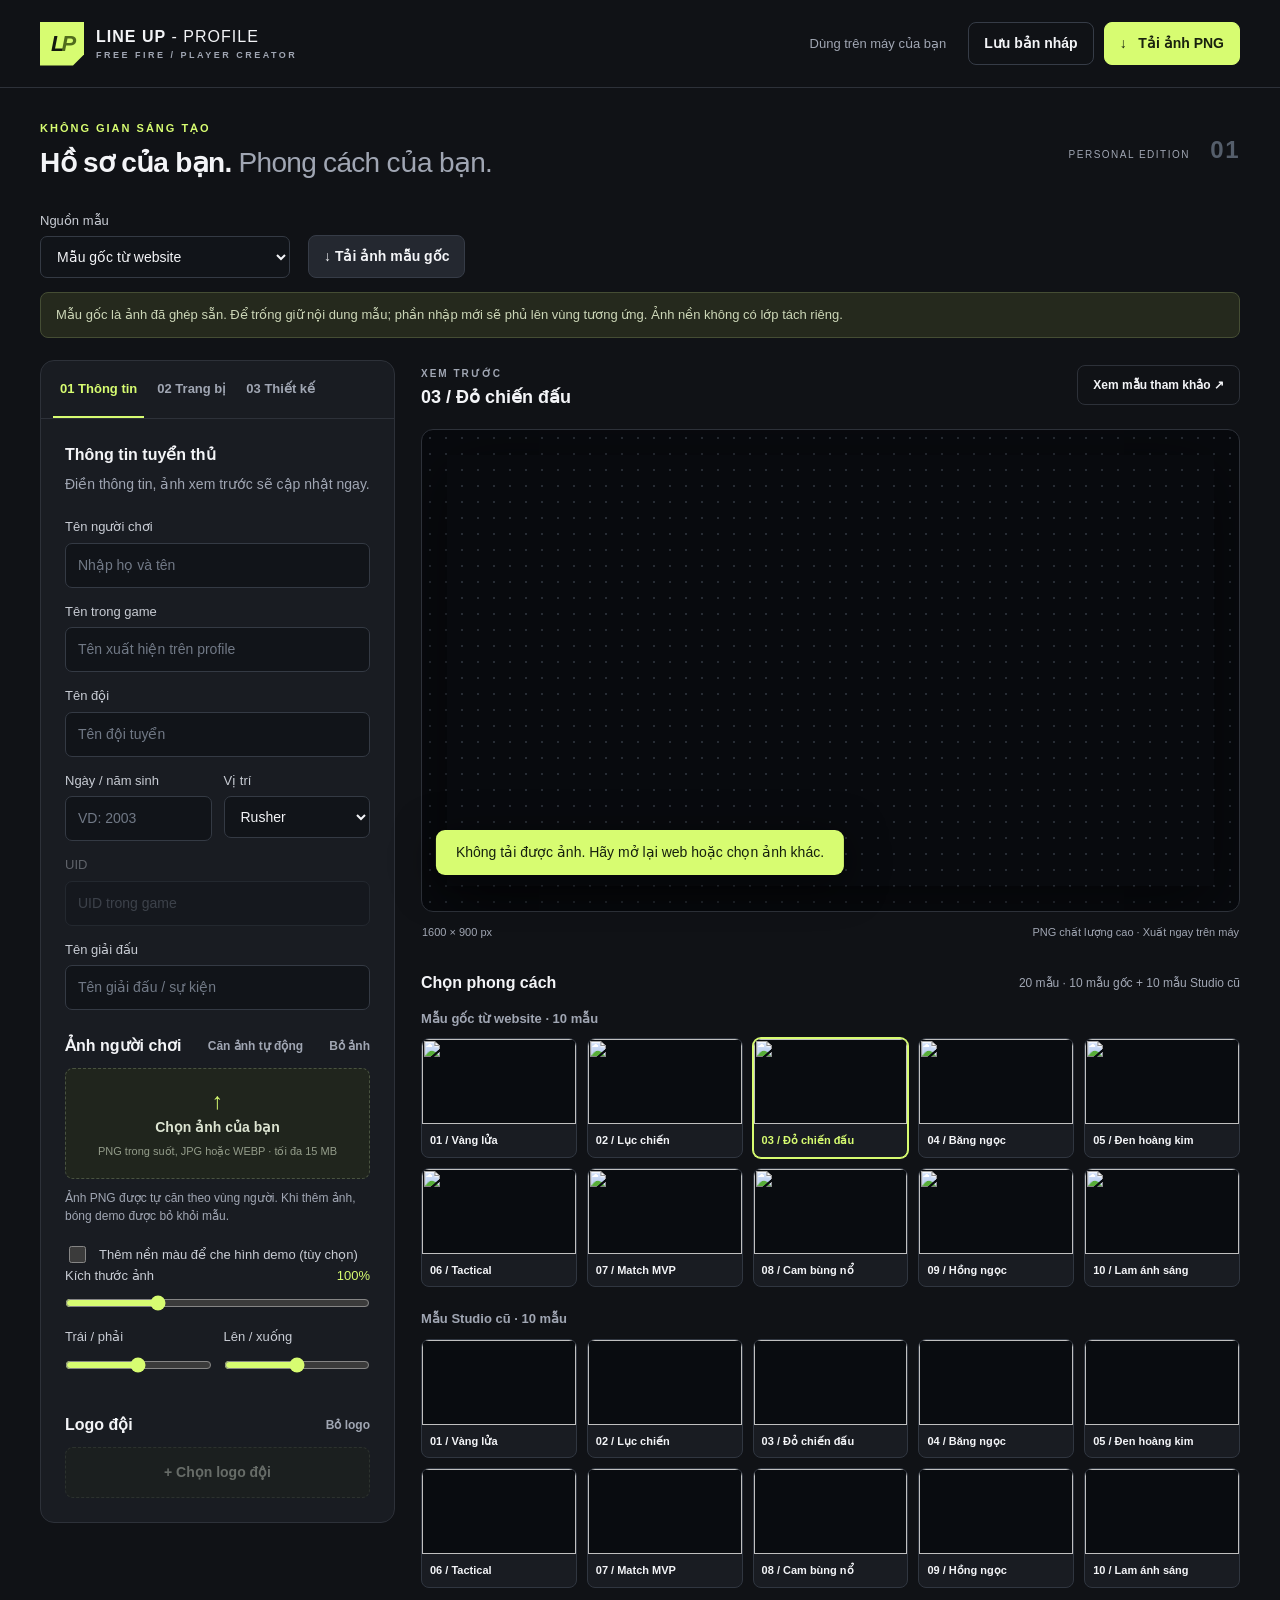
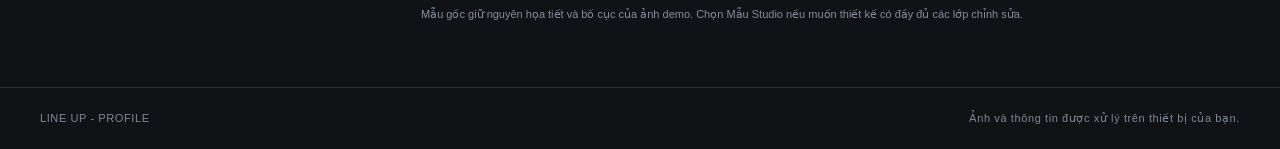
==== line-up-profile/index.html @ 8ef05f90 "Thêm Line Up Profile không có bảng điểm" ====
<!doctype html>
<html lang="vi"><head><meta charset="utf-8"><meta name="viewport" content="width=device-width,initial-scale=1"><title>LINE UP - PROFILE</title><link rel="stylesheet" href="style.css"></head>
<body>
<header><a class="brand" href="#"><span class="brandmark">L<span>P</span></span><span>LINE UP<span class="thin"> - PROFILE</span><small>FREE FIRE / PLAYER CREATOR</small></span></a><div class="header-right"><span class="local-tag">Dùng trên máy của bạn</span><button id="save" class="quiet">Lưu bản nháp</button><button id="export" class="primary">↓ &nbsp; Tải ảnh PNG</button></div></header>
<main><section class="page-title"><div><p class="eyebrow">KHÔNG GIAN SÁNG TẠO</p><h1>Hồ sơ của bạn. <span>Phong cách của bạn.</span></h1></div><span class="edition">PERSONAL EDITION <b>01</b></span></section>
<div class="mode-bar"><label>Nguồn mẫu<select id="profile-mode"><option value="original">Mẫu gốc từ website</option><option value="studio">Mẫu Studio</option></select></label><button id="download-original">↓ Tải ảnh mẫu gốc</button></div><p id="native-note" class="native-note">Mẫu gốc là ảnh đã ghép sẵn. Để trống giữ nội dung mẫu; phần nhập mới sẽ phủ lên vùng tương ứng. Ảnh nền không có lớp tách riêng.</p><div class="workspace"><aside class="editor"><nav class="tabs" aria-label="Chỉnh sửa hồ sơ"><button data-tab="info" class="active">01 Thông tin</button><button data-tab="loadout">02 Trang bị</button><button data-tab="design">03 Thiết kế</button></nav>
<div id="info" class="tab-panel"><h2>Thông tin tuyển thủ</h2><p class="muted">Điền thông tin, ảnh xem trước sẽ cập nhật ngay.</p><div class="fields"><label>Tên người chơi<input id="player" maxlength="60" placeholder="Nhập họ và tên"></label><label>Tên trong game<input id="game" maxlength="40" placeholder="Tên xuất hiện trên profile"></label><label>Tên đội<input id="team" maxlength="45" placeholder="Tên đội tuyển"></label><div class="pair"><label>Ngày / năm sinh<input id="birth" maxlength="24" placeholder="VD: 2003"></label><label>Vị trí<select id="position"><option>Rusher</option><option>Tanker</option><option>Sniper</option><option>Bomber</option><option>Support</option><option>Rifler</option><option>Coach</option></select></label></div><label>UID<input id="uid" maxlength="24" inputmode="numeric" placeholder="UID trong game"></label><label>Tên giải đấu<input id="tournament" maxlength="60" placeholder="Tên giải đấu / sự kiện"></label></div>
<div class="section-line"><h2>Ảnh người chơi</h2><button class="text-button" id="center-photo">Căn ảnh tự động</button><button class="text-button" id="remove-photo">Bỏ ảnh</button></div><label class="upload"><input id="photo" type="file" accept="image/png,image/jpeg,image/webp"><span class="upload-icon">↑</span><strong>Chọn ảnh của bạn</strong><small>PNG trong suốt, JPG hoặc WEBP · tối đa 15 MB</small></label><p class="muted small">Ảnh PNG được tự căn theo vùng người. Khi thêm ảnh, bóng demo được bỏ khỏi mẫu.</p><label class="check" id="native-matte-row"><input type="checkbox" id="nativeMatte"> Thêm nền màu để che hình demo (tùy chọn)</label><label class="range-label">Kích thước ảnh <output id="zoom-value">100%</output><input id="zoom" type="range" min="50" max="220" value="100"></label><div class="pair"><label>Trái / phải<input id="photoX" type="range" min="-250" max="250" value="0"></label><label>Lên / xuống<input id="photoY" type="range" min="-250" max="250" value="0"></label></div><div class="section-line"><h2>Logo đội</h2><button class="text-button" id="remove-logo">Bỏ logo</button></div><label class="upload compact"><input id="logo" type="file" accept="image/png,image/jpeg,image/webp"><strong>+ Chọn logo đội</strong></label></div>
<div id="loadout" class="tab-panel" hidden><h2>Combo kỹ năng</h2><p class="muted">Chọn tối đa 4 nhân vật trong thư viện.</p><div id="character-controls" class="asset-controls"></div><h2 class="spaced">Vũ khí yêu thích</h2><div id="weapon-controls" class="asset-controls"></div><h2 class="spaced">Trợ thủ</h2><div id="pet-control" class="asset-controls"></div></div>
<div id="design" class="tab-panel" hidden><h2>Tùy chỉnh thiết kế</h2><div class="fields"><label>Màu nhấn<input id="accent" type="color" value="#ffb629"></label><label>Tiêu đề trên ảnh<input id="headline" maxlength="40" value="PLAYER PROFILE"></label><label>Kích thước xuất<select id="resolution"><option value="1">Kích thước gốc (1×)</option><option value="2">Gấp đôi kích thước (2×)</option></select></label><label class="check"><input id="showCharacters" type="checkbox" checked> Hiện combo nhân vật</label><label class="check"><input id="showWeapons" type="checkbox" checked> Hiện vũ khí</label><label class="check"><input id="showPet" type="checkbox" checked> Hiện trợ thủ</label></div><h2 class="spaced">Lưu và mở hồ sơ</h2><p class="muted">Lưu thành tệp để chuyển máy hoặc chỉnh sửa sau.</p><div class="pair"><button id="backup">Xuất hồ sơ</button><button id="restore">Mở hồ sơ</button></div><button id="save-draft" style="margin-top:12px;width:100%">Lưu bản nháp trên máy</button><input id="import-file" type="file" accept="application/json,.json" hidden><p id="saved-state" class="muted small">Chưa lưu bản nháp.</p></div>
</aside><section class="stage"><div class="stage-heading"><div><span class="eyebrow">XEM TRƯỚC</span><h2 id="template-name">03 / Đỏ chiến đấu</h2></div><button id="view-reference" class="quiet">Xem mẫu tham khảo ↗</button></div><div class="canvas-wrap"><canvas id="preview" width="1600" height="900" aria-label="Ảnh hồ sơ tuyển thủ xem trước"></canvas></div><div class="preview-meta"><span id="dimensions">1600 × 900 px</span><span>PNG chất lượng cao · Xuất ngay trên máy</span></div><div class="template-heading"><h2>Chọn phong cách</h2><span id="gallery-note">20 mẫu · 10 mẫu gốc + 10 mẫu Studio cũ</span></div><div id="templates" class="template-library"></div><div class="note">Mẫu gốc giữ nguyên họa tiết và bố cục của ảnh demo. Chọn Mẫu Studio nếu muốn thiết kế có đầy đủ các lớp chỉnh sửa.</div></section></div>
</main><footer>LINE UP - PROFILE <span>Ảnh và thông tin được xử lý trên thiết bị của bạn.</span></footer>
<dialog id="picker"><div class="dialog-heading"><div><p class="eyebrow">THƯ VIỆN FREE FIRE</p><h2 id="picker-title">Chọn nhân vật</h2></div><button class="close" aria-label="Đóng thư viện">×</button></div><input id="asset-search" type="search" placeholder="Tìm theo tên…" aria-label="Tìm tài nguyên"><div id="asset-grid"></div><p id="empty-search" hidden>Không tìm thấy. Hãy thử tên khác.</p></dialog>
<dialog id="reference"><div class="dialog-heading"><h2>Ảnh mẫu tham khảo</h2><button class="close" aria-label="Đóng ảnh mẫu">×</button></div><img id="reference-img" alt="Ảnh demo mẫu gốc"><p class="muted">Ảnh demo gốc của vmnghia.id.vn đã ghép sẵn. Bạn có thể tải nguyên ảnh bằng nút Tải ảnh mẫu gốc.</p></dialog>
<div id="toast" role="status" aria-live="polite"></div><script src="catalog.js"></script><script src="originals.js"></script><script src="app.js"></script></body></html>
---- line-up-profile/style.css ----
:root{color-scheme:dark;--bg:#101216;--surface:#191c22;--line:#2d3139;--muted:#a0a6b3;--lime:#d7fc71;--text:#f3f4f7}*{box-sizing:border-box}body{margin:0;background:var(--bg);color:var(--text);font:16px/1.5 'Segoe UI',Arial,sans-serif}button,input,select{font:inherit}button{cursor:pointer;color:inherit;background:#242830;border:1px solid #363c47;border-radius:8px;padding:10px 15px;font-weight:600;font-size:14px;transition:background .15s,border-color .15s}button:hover{background:#343b47;border-color:#78828f}button:focus-visible,input:focus-visible,select:focus-visible{outline:2px solid var(--lime);outline-offset:3px}button:disabled{opacity:.5;cursor:wait}header{height:88px;display:flex;justify-content:space-between;align-items:center;padding:0 40px;border-bottom:1px solid var(--line);gap:20px}.brand{display:flex;align-items:center;gap:12px;color:var(--text);text-decoration:none;font-weight:800;letter-spacing:1px}.brandmark{background:var(--lime);color:#141810;width:44px;height:44px;display:grid;place-content:center;position:relative;font-size:22px;font-style:italic;letter-spacing:-3px;display:block;text-align:center;line-height:44px;clip-path:polygon(0 0,100% 0,100% 75%,75% 100%,0 100%)}.brandmark span{color:#506b1d}.brand small{display:block;color:var(--muted);font-size:9px;letter-spacing:2.5px}.thin{font-weight:400}.header-right{display:flex;gap:10px;align-items:center}.local-tag{font-size:13px;color:var(--muted);margin-right:12px}.primary{background:var(--lime);color:#19220e;border-color:var(--lime)}.primary:hover{background:#e5ffa7;border-color:#e5ffa7}.quiet{background:transparent}main{max-width:1600px;margin:auto;padding:32px 40px}.page-title{display:flex;justify-content:space-between;align-items:center;margin-bottom:30px}.eyebrow{font-size:11px;font-weight:700;letter-spacing:2px;color:var(--lime);margin:0 0 8px}h1{font-size:28px;line-height:1.3;margin:0;font-weight:700;letter-spacing:-.7px}h1 span{color:var(--muted);font-weight:400}.edition{font-size:10px;color:var(--muted);letter-spacing:1.5px}.edition b{font-size:24px;color:#555e6b;padding-left:16px}.workspace{display:grid;grid-template-columns:355px minmax(0,1fr);gap:26px;align-items:start}.editor{border:1px solid var(--line);border-radius:14px;background:var(--surface);overflow:hidden}.tabs{display:flex;border-bottom:1px solid var(--line);padding:0 12px;gap:6px}.tabs button{background:transparent;border:0;border-bottom:2px solid transparent;border-radius:0;padding:18px 7px;font-size:13px;color:var(--muted);white-space:nowrap}.tabs .active{border-color:var(--lime);color:var(--lime)}.tab-panel{padding:24px}.tab-panel[hidden]{display:none}h2{font-size:16px;margin:0;font-weight:650}.muted{color:var(--muted);font-size:14px;margin:7px 0 22px}.small{font-size:12px;margin:10px 0 18px}.fields{display:grid;gap:14px}label{display:block;color:#c8ccd4;font-size:13px;font-weight:500}input:not([type=checkbox]):not([type=file]):not([type=range]),select{display:block;width:100%;background:#111419;border:1px solid #343a44;border-radius:7px;padding:11px 12px;color:var(--text);margin-top:6px;min-width:0;font-size:14px}input::placeholder{color:#717986}input[type=color]{height:43px}.pair{display:grid;grid-template-columns:1fr 1fr;gap:12px}.section-line{display:flex;justify-content:space-between;align-items:center;margin:24px 0 10px}.text-button{padding:0;background:none;border:0;color:var(--muted);font-size:12px}.upload{position:relative;border:1px dashed #495340;background:#20251d;text-align:center;border-radius:8px;padding:18px 10px;cursor:pointer}.upload input{position:absolute;inset:0;width:100%;height:100%;opacity:0;cursor:pointer}.upload strong{display:block;color:#dce4d1;font-size:14px}.upload small{display:block;color:#939c8a;font-size:11px;margin-top:5px}.upload-icon{display:block;color:var(--lime);font-size:23px;line-height:1.3}.compact{padding:14px}.range-label output{float:right;color:var(--lime)}input[type=range]{display:block;width:100%;accent-color:var(--lime);margin:10px 0 16px}.stage{min-width:0}.stage-heading{display:flex;justify-content:space-between;gap:12px;align-items:center;margin-bottom:18px}.stage-heading .eyebrow{color:var(--muted);font-size:10px}.stage-heading h2{font-size:18px}.stage-heading button{font-size:12px;border-color:var(--line)}.canvas-wrap{background:#080a0e;background-image:radial-gradient(#272c34 1px,transparent 1px);background-size:16px 16px;border:1px solid var(--line);padding:25px;min-height:370px;display:flex;align-items:center;justify-content:center;border-radius:12px;overflow:hidden}canvas{display:block;width:100%;height:auto;max-height:650px;object-fit:contain;box-shadow:0 16px 60px #0008}.preview-meta{display:flex;justify-content:space-between;margin:12px 1px 30px;color:var(--muted);font-size:11px}.template-heading{display:flex;justify-content:space-between;align-items:center;margin-bottom:14px}.template-heading span{color:var(--muted);font-size:12px}.template-grid{display:grid;grid-template-columns:repeat(5,minmax(0,1fr));gap:10px}.template-card{padding:0;border-radius:8px;overflow:hidden;text-align:left;background:#191c22;border:1px solid #303640;position:relative}.template-card.active{border-color:var(--lime);box-shadow:0 0 0 1px var(--lime)}.template-card img{display:block;width:100%;height:85px;object-fit:contain;background:#090c10}.template-card span{display:block;padding:8px;font-size:11px;white-space:nowrap;overflow:hidden;text-overflow:ellipsis}.template-card.active span{color:var(--lime)}.note{font-size:11px;color:#858e9c;margin:18px 0}.asset-controls{display:grid;gap:10px;margin-top:18px}.asset-choice{display:flex;align-items:center;gap:12px;text-align:left;padding:9px;background:#12151b;min-width:0}.asset-choice img{width:55px;height:58px;object-fit:contain;background:#242932;border-radius:6px}.asset-choice span{flex:1;min-width:0}.asset-choice small{display:block;color:var(--muted);font-size:11px;font-weight:400}.asset-choice b{display:block;overflow:hidden;text-overflow:ellipsis}.spaced{margin-top:26px}.check{display:flex;align-items:center;gap:10px}.check input{accent-color:var(--lime);width:17px;height:17px}footer{border-top:1px solid var(--line);max-width:1520px;margin:15px auto 0;padding:22px 40px;font-size:11px;color:#808996;display:flex;justify-content:space-between;letter-spacing:.6px}dialog{background:#191e26;color:var(--text);border:1px solid #424a58;border-radius:14px;padding:26px;width:min(830px,95vw);max-height:88vh;overflow:auto}dialog::backdrop{background:#000b;backdrop-filter:blur(5px)}.dialog-heading{display:flex;align-items:center;justify-content:space-between;margin-bottom:20px}.close{font-size:24px;line-height:1;padding:8px 12px}.dialog-heading h2{font-size:22px}#asset-grid{display:grid;grid-template-columns:repeat(5,1fr);gap:12px;margin-top:20px}#asset-grid button{padding:8px;font-size:12px;background:#11151c;min-width:0}#asset-grid img{width:100%;height:110px;object-fit:contain;display:block}#asset-grid button:hover{border-color:var(--lime)}#reference-img{display:block;max-width:100%;max-height:62vh;margin:auto;object-fit:contain}#reference p{margin:18px 0 0}#toast{position:fixed;bottom:25px;left:50%;transform:translate(-50%,20px);background:var(--lime);color:#16200e;padding:12px 20px;border-radius:9px;z-index:20;opacity:0;transition:.2s;pointer-events:none;max-width:90vw;font-size:14px;box-shadow:0 8px 40px #0008}#toast.show{opacity:1;transform:translate(-50%,0)}
@media(min-width:1400px){.workspace{grid-template-columns:390px minmax(0,1fr)}.tabs{justify-content:space-around}.template-card img{height:105px}}
@media(max-width:1000px){main{padding:26px 22px}header{padding:0 22px}.workspace{grid-template-columns:315px minmax(0,1fr);gap:18px}.tab-panel{padding:18px}.tabs{gap:0;padding:0 5px}.tabs button{font-size:12px}.canvas-wrap{padding:12px;min-height:280px}.template-grid{grid-template-columns:repeat(3,1fr)}.local-tag,.edition{display:none}h1{font-size:24px}h1 span{display:block}.template-heading{display:block}.template-heading span{display:block;margin-top:4px}}
@media(max-width:720px){header{height:auto;min-height:76px;padding:16px;flex-wrap:wrap}.brand{font-size:14px}.brand small{font-size:8px}.brandmark{width:36px;height:36px;line-height:36px}.header-right{margin-left:auto}.header-right button{padding:9px 11px;font-size:12px}#save{display:none}main{padding:22px 16px}.workspace{display:flex;flex-direction:column}.stage{width:100%;order:-1}.editor{width:100%}.page-title{margin-bottom:22px}h1{font-size:23px}.stage-heading{margin-bottom:12px}.stage-heading h2{font-size:16px}.stage-heading button{font-size:11px;padding:8px}.canvas-wrap{min-height:0;padding:12px}canvas{max-height:500px}.preview-meta{font-size:10px;margin-bottom:22px;gap:12px}.template-grid{grid-template-columns:repeat(5,minmax(0,1fr));gap:7px}.template-card img{height:55px}.template-card span{font-size:10px;padding:6px}.note{margin-bottom:6px}.tabs{justify-content:space-evenly}.tabs button{font-size:14px}.tab-panel{padding:22px}.template-heading span{font-size:11px}.template-heading{margin-bottom:12px}footer{padding:20px 16px;display:block}footer span{display:block;margin-top:6px}#asset-grid{grid-template-columns:repeat(3,1fr)}#asset-grid img{height:95px}dialog{padding:18px}.dialog-heading h2{font-size:18px}}

.mode-bar{display:flex;align-items:end;gap:18px;margin-bottom:14px}.mode-bar label{min-width:250px}.native-note{background:#25291d;border:1px solid #454d34;border-radius:8px;padding:12px 15px;color:#ccd6b7;font-size:13px;margin:0 0 22px}.unsupported{opacity:.4}.unsupported input:disabled,.unsupported select:disabled{cursor:not-allowed}@media(max-width:550px){.mode-bar{align-items:stretch;flex-direction:column}.mode-bar label{min-width:0}}
[hidden]{display:none!important}.app-switch{display:flex;gap:8px;padding:16px 40px 0;max-width:1600px;margin:auto}.app-switch button{background:transparent}.app-switch .active{color:var(--lime);border-color:var(--lime);background:#222a17}.score-actions{display:flex;gap:10px}.sb-card{background:var(--surface);border:1px solid var(--line);border-radius:12px;padding:22px;margin-bottom:20px}.sb-setup{display:grid;grid-template-columns:2fr 2fr 100px 90px;gap:18px}.sb-rule-grid{display:grid;grid-template-columns:1fr 1fr 2fr;gap:20px;margin:20px 0}.sb-rules summary{cursor:pointer;font-size:15px;font-weight:600}.sb-toolbar{display:flex;align-items:start;justify-content:space-between;gap:12px;margin:24px 0 14px}.round-tabs{display:flex;gap:8px;flex-wrap:wrap}.round-tabs .active{border-color:var(--lime);color:var(--lime)}.sb-match-header{display:flex;align-items:center;gap:20px;margin-bottom:20px;flex-wrap:wrap}.sb-match-header>label:first-child{width:220px}.sb-match-header .check{flex:1;min-width:190px}.sb-table-wrap{overflow-x:auto}#score-app table{width:100%;border-collapse:collapse;text-align:left;font-size:14px}#score-app th{font-size:12px;color:var(--muted);font-weight:600;padding:12px;border-bottom:1px solid #444c58;white-space:nowrap}#score-app td{padding:10px 12px;border-bottom:1px solid #303741}#score-app tbody tr:last-child td{border-bottom:0}.sb-input-table{min-width:640px}.sb-input-table th:first-child{width:43%}.sb-input-table input{margin-top:0!important}.sb-input-table input[type=number]{width:85px!important}.team-name-cell{display:flex;gap:10px;align-items:center;min-width:200px}.team-logo{width:38px;height:38px;padding:0;flex-shrink:0;color:var(--lime)}.team-logo img{width:100%;height:100%;object-fit:contain}.match-points,.total-points{color:var(--lime);font-weight:800}.sb-results table{min-width:750px}.sb-results .section-line{margin:0 0 20px}.sb-results .leader{background:#26331e}.sb-results th:not(:nth-child(2)),.sb-results td:not(:nth-child(2)){text-align:right}#sb-result-count{font-size:13px;color:var(--muted)}#sb-errors:empty{display:none}#sb-errors{background:#451e24;color:#ffbfc6;padding:12px 16px;margin-bottom:16px;border:1px solid #74414c;border-radius:8px;font-size:13px}#sb-errors p{margin:4px 0}.score-preview{margin-top:28px}.score-preview canvas{max-height:none;max-width:1100px;margin:18px auto}.score-preview h2{font-size:18px}#score-app .sb-card .muted:last-child{margin-bottom:0}
@media(max-width:850px){.app-switch{padding:14px 22px 0}.sb-setup{grid-template-columns:1fr 1fr}.sb-rule-grid{grid-template-columns:1fr 1fr}.sb-rule-grid label:last-child{grid-column:1/-1}.sb-card{padding:17px}.score-actions{flex-wrap:wrap;justify-content:end}.sb-toolbar{flex-wrap:wrap}.sb-match-header{gap:14px}}
@media(max-width:550px){.app-switch{padding:12px 16px 0}.sb-setup{gap:12px}.sb-setup>label:nth-child(-n+2){grid-column:1/-1}.score-actions button{padding:8px 10px;font-size:12px}#score-app .page-title{gap:12px;align-items:start}.sb-card{padding:12px}.sb-match-header{gap:12px}.sb-match-header>label:first-child{width:100%}.sb-match-header button{flex:1}.sb-results .section-line{align-items:start}.sb-results .eyebrow{font-size:10px}}

.template-group h3{font-size:13px;color:var(--muted);font-weight:600;margin:0 0 10px}.template-group+.template-group{margin-top:22px}

#scan-text{width:100%;padding:12px;background:#111419;color:#fff;border:1px solid #444;border-radius:8px;font:14px/1.6 monospace;margin-bottom:12px}#sb-scan details{margin:16px 0}#sb-scan th,#sb-scan td{padding:10px;text-align:left}.scan-upload{padding:10px;border:1px dashed #78828f;border-radius:8px}.scan-upload input{display:block;margin-top:8px}#scan-review input[type=number]{width:85px}#scan-review select{min-width:150px}#sb-scan .check{margin:16px 0}#scan-status,#scan-warning{font-size:13px;color:var(--muted)}
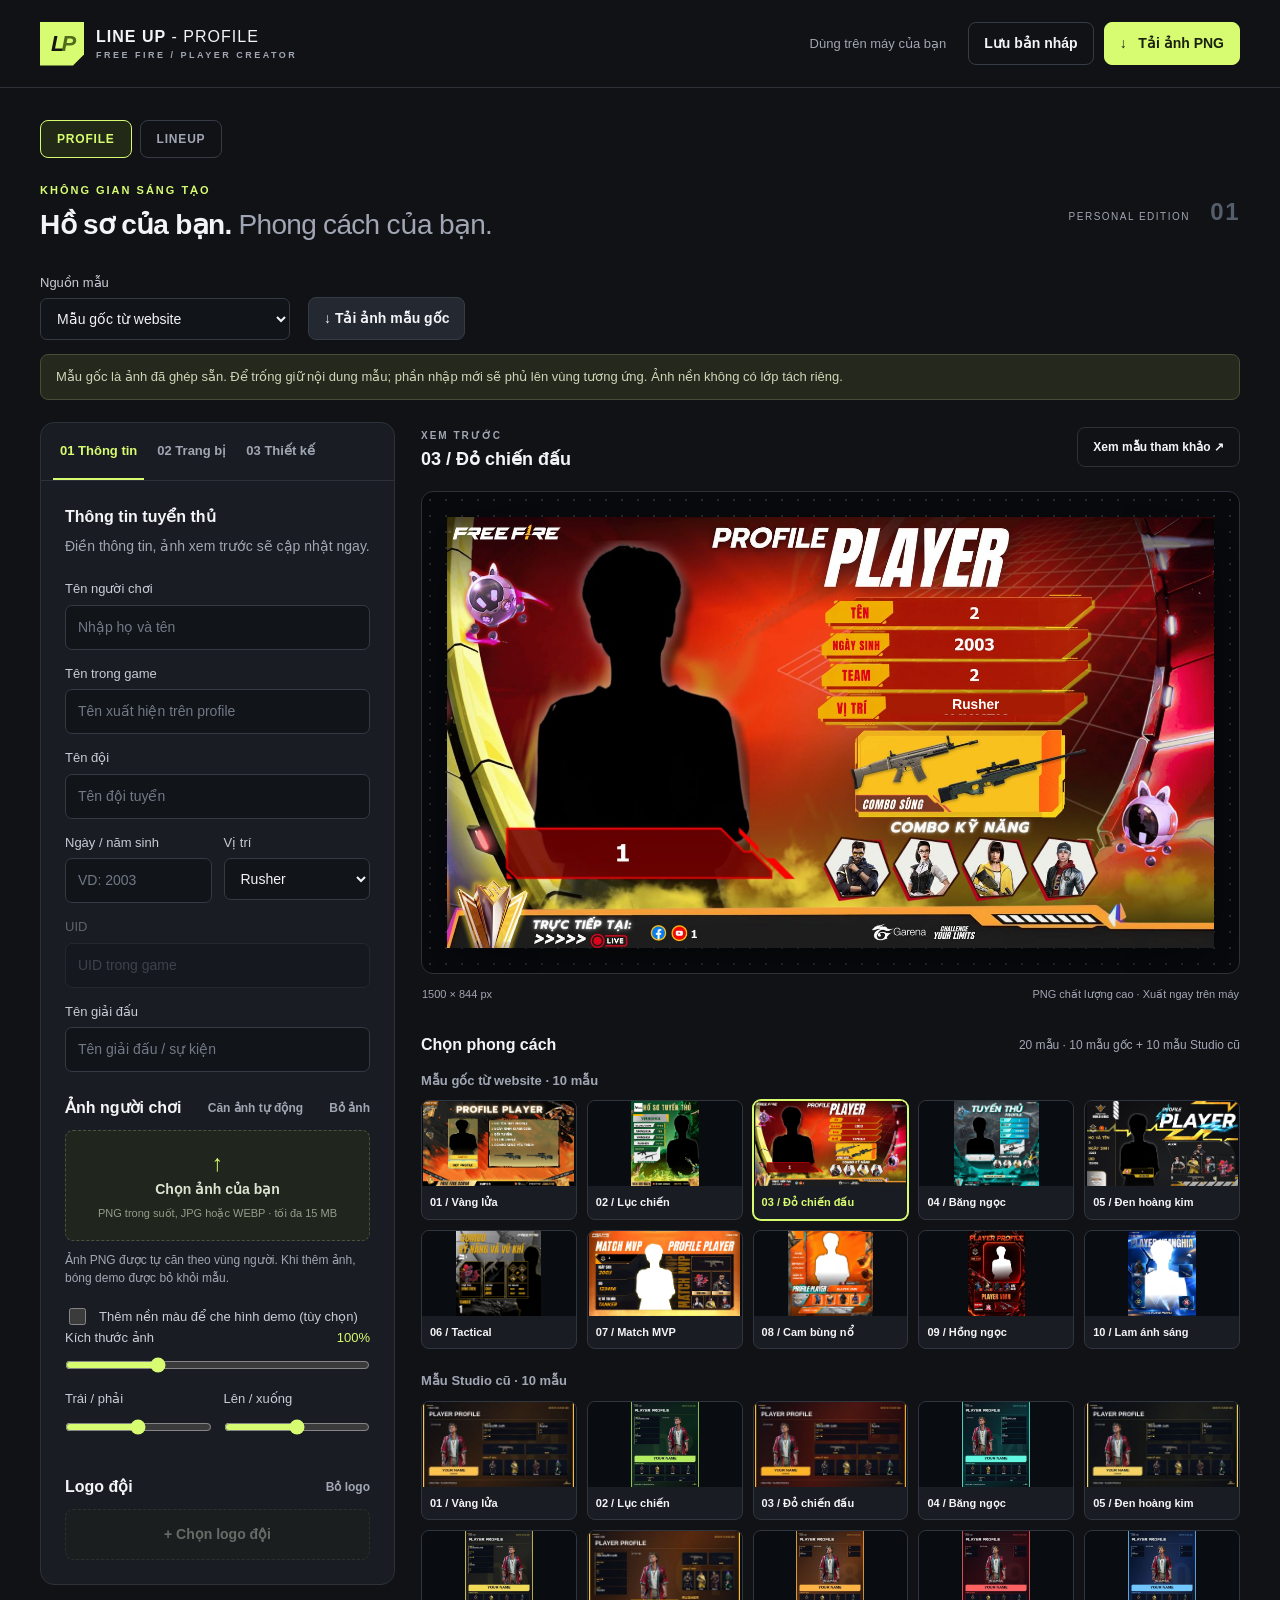
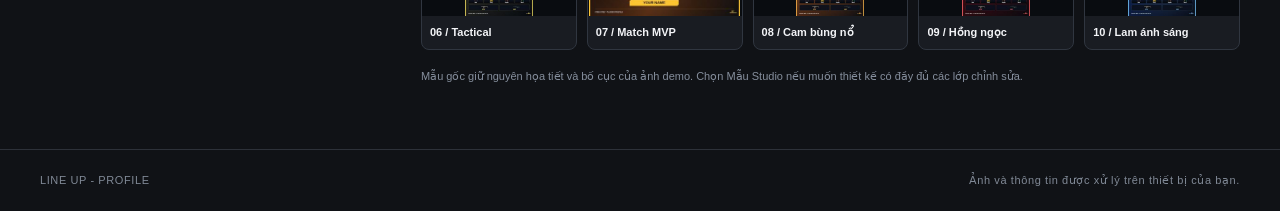
==== commit 4850a8a2: "Thêm LINEUP với 8 mẫu thiết kế" ====
--- a/line-up-profile/index.html
+++ b/line-up-profile/index.html
@@ -2,7 +2,7 @@
 <html lang="vi"><head><meta charset="utf-8"><meta name="viewport" content="width=device-width,initial-scale=1"><title>LINE UP - PROFILE</title><link rel="stylesheet" href="style.css"></head>
 <body>
 <header><a class="brand" href="#"><span class="brandmark">L<span>P</span></span><span>LINE UP<span class="thin"> - PROFILE</span><small>FREE FIRE / PLAYER CREATOR</small></span></a><div class="header-right"><span class="local-tag">Dùng trên máy của bạn</span><button id="save" class="quiet">Lưu bản nháp</button><button id="export" class="primary">↓ &nbsp; Tải ảnh PNG</button></div></header>
-<main><section class="page-title"><div><p class="eyebrow">KHÔNG GIAN SÁNG TẠO</p><h1>Hồ sơ của bạn. <span>Phong cách của bạn.</span></h1></div><span class="edition">PERSONAL EDITION <b>01</b></span></section>
+<main><nav class="creator-switch" aria-label="Chuyển công cụ"><a class="active" href="index.html">PROFILE</a><a href="lineup.html">LINEUP</a></nav><section class="page-title"><div><p class="eyebrow">KHÔNG GIAN SÁNG TẠO</p><h1>Hồ sơ của bạn. <span>Phong cách của bạn.</span></h1></div><span class="edition">PERSONAL EDITION <b>01</b></span></section>
 <div class="mode-bar"><label>Nguồn mẫu<select id="profile-mode"><option value="original">Mẫu gốc từ website</option><option value="studio">Mẫu Studio</option></select></label><button id="download-original">↓ Tải ảnh mẫu gốc</button></div><p id="native-note" class="native-note">Mẫu gốc là ảnh đã ghép sẵn. Để trống giữ nội dung mẫu; phần nhập mới sẽ phủ lên vùng tương ứng. Ảnh nền không có lớp tách riêng.</p><div class="workspace"><aside class="editor"><nav class="tabs" aria-label="Chỉnh sửa hồ sơ"><button data-tab="info" class="active">01 Thông tin</button><button data-tab="loadout">02 Trang bị</button><button data-tab="design">03 Thiết kế</button></nav>
 <div id="info" class="tab-panel"><h2>Thông tin tuyển thủ</h2><p class="muted">Điền thông tin, ảnh xem trước sẽ cập nhật ngay.</p><div class="fields"><label>Tên người chơi<input id="player" maxlength="60" placeholder="Nhập họ và tên"></label><label>Tên trong game<input id="game" maxlength="40" placeholder="Tên xuất hiện trên profile"></label><label>Tên đội<input id="team" maxlength="45" placeholder="Tên đội tuyển"></label><div class="pair"><label>Ngày / năm sinh<input id="birth" maxlength="24" placeholder="VD: 2003"></label><label>Vị trí<select id="position"><option>Rusher</option><option>Tanker</option><option>Sniper</option><option>Bomber</option><option>Support</option><option>Rifler</option><option>Coach</option></select></label></div><label>UID<input id="uid" maxlength="24" inputmode="numeric" placeholder="UID trong game"></label><label>Tên giải đấu<input id="tournament" maxlength="60" placeholder="Tên giải đấu / sự kiện"></label></div>
 <div class="section-line"><h2>Ảnh người chơi</h2><button class="text-button" id="center-photo">Căn ảnh tự động</button><button class="text-button" id="remove-photo">Bỏ ảnh</button></div><label class="upload"><input id="photo" type="file" accept="image/png,image/jpeg,image/webp"><span class="upload-icon">↑</span><strong>Chọn ảnh của bạn</strong><small>PNG trong suốt, JPG hoặc WEBP · tối đa 15 MB</small></label><p class="muted small">Ảnh PNG được tự căn theo vùng người. Khi thêm ảnh, bóng demo được bỏ khỏi mẫu.</p><label class="check" id="native-matte-row"><input type="checkbox" id="nativeMatte"> Thêm nền màu để che hình demo (tùy chọn)</label><label class="range-label">Kích thước ảnh <output id="zoom-value">100%</output><input id="zoom" type="range" min="50" max="220" value="100"></label><div class="pair"><label>Trái / phải<input id="photoX" type="range" min="-250" max="250" value="0"></label><label>Lên / xuống<input id="photoY" type="range" min="-250" max="250" value="0"></label></div><div class="section-line"><h2>Logo đội</h2><button class="text-button" id="remove-logo">Bỏ logo</button></div><label class="upload compact"><input id="logo" type="file" accept="image/png,image/jpeg,image/webp"><strong>+ Chọn logo đội</strong></label></div>
--- a/line-up-profile/style.css
+++ b/line-up-profile/style.css
@@ -4,6 +4,7 @@
 @media(max-width:720px){header{height:auto;min-height:76px;padding:16px;flex-wrap:wrap}.brand{font-size:14px}.brand small{font-size:8px}.brandmark{width:36px;height:36px;line-height:36px}.header-right{margin-left:auto}.header-right button{padding:9px 11px;font-size:12px}#save{display:none}main{padding:22px 16px}.workspace{display:flex;flex-direction:column}.stage{width:100%;order:-1}.editor{width:100%}.page-title{margin-bottom:22px}h1{font-size:23px}.stage-heading{margin-bottom:12px}.stage-heading h2{font-size:16px}.stage-heading button{font-size:11px;padding:8px}.canvas-wrap{min-height:0;padding:12px}canvas{max-height:500px}.preview-meta{font-size:10px;margin-bottom:22px;gap:12px}.template-grid{grid-template-columns:repeat(5,minmax(0,1fr));gap:7px}.template-card img{height:55px}.template-card span{font-size:10px;padding:6px}.note{margin-bottom:6px}.tabs{justify-content:space-evenly}.tabs button{font-size:14px}.tab-panel{padding:22px}.template-heading span{font-size:11px}.template-heading{margin-bottom:12px}footer{padding:20px 16px;display:block}footer span{display:block;margin-top:6px}#asset-grid{grid-template-columns:repeat(3,1fr)}#asset-grid img{height:95px}dialog{padding:18px}.dialog-heading h2{font-size:18px}}
 
 .mode-bar{display:flex;align-items:end;gap:18px;margin-bottom:14px}.mode-bar label{min-width:250px}.native-note{background:#25291d;border:1px solid #454d34;border-radius:8px;padding:12px 15px;color:#ccd6b7;font-size:13px;margin:0 0 22px}.unsupported{opacity:.4}.unsupported input:disabled,.unsupported select:disabled{cursor:not-allowed}@media(max-width:550px){.mode-bar{align-items:stretch;flex-direction:column}.mode-bar label{min-width:0}}
+.creator-switch{display:flex;gap:8px;margin:0 0 24px}.creator-switch a{border:1px solid #363c47;border-radius:8px;padding:9px 16px;color:var(--muted);font-weight:800;font-size:12px;letter-spacing:.8px;text-decoration:none}.creator-switch a:hover{color:var(--text);border-color:#78828f}.creator-switch a.active{color:var(--lime);border-color:var(--lime);background:#222a17}
 [hidden]{display:none!important}.app-switch{display:flex;gap:8px;padding:16px 40px 0;max-width:1600px;margin:auto}.app-switch button{background:transparent}.app-switch .active{color:var(--lime);border-color:var(--lime);background:#222a17}.score-actions{display:flex;gap:10px}.sb-card{background:var(--surface);border:1px solid var(--line);border-radius:12px;padding:22px;margin-bottom:20px}.sb-setup{display:grid;grid-template-columns:2fr 2fr 100px 90px;gap:18px}.sb-rule-grid{display:grid;grid-template-columns:1fr 1fr 2fr;gap:20px;margin:20px 0}.sb-rules summary{cursor:pointer;font-size:15px;font-weight:600}.sb-toolbar{display:flex;align-items:start;justify-content:space-between;gap:12px;margin:24px 0 14px}.round-tabs{display:flex;gap:8px;flex-wrap:wrap}.round-tabs .active{border-color:var(--lime);color:var(--lime)}.sb-match-header{display:flex;align-items:center;gap:20px;margin-bottom:20px;flex-wrap:wrap}.sb-match-header>label:first-child{width:220px}.sb-match-header .check{flex:1;min-width:190px}.sb-table-wrap{overflow-x:auto}#score-app table{width:100%;border-collapse:collapse;text-align:left;font-size:14px}#score-app th{font-size:12px;color:var(--muted);font-weight:600;padding:12px;border-bottom:1px solid #444c58;white-space:nowrap}#score-app td{padding:10px 12px;border-bottom:1px solid #303741}#score-app tbody tr:last-child td{border-bottom:0}.sb-input-table{min-width:640px}.sb-input-table th:first-child{width:43%}.sb-input-table input{margin-top:0!important}.sb-input-table input[type=number]{width:85px!important}.team-name-cell{display:flex;gap:10px;align-items:center;min-width:200px}.team-logo{width:38px;height:38px;padding:0;flex-shrink:0;color:var(--lime)}.team-logo img{width:100%;height:100%;object-fit:contain}.match-points,.total-points{color:var(--lime);font-weight:800}.sb-results table{min-width:750px}.sb-results .section-line{margin:0 0 20px}.sb-results .leader{background:#26331e}.sb-results th:not(:nth-child(2)),.sb-results td:not(:nth-child(2)){text-align:right}#sb-result-count{font-size:13px;color:var(--muted)}#sb-errors:empty{display:none}#sb-errors{background:#451e24;color:#ffbfc6;padding:12px 16px;margin-bottom:16px;border:1px solid #74414c;border-radius:8px;font-size:13px}#sb-errors p{margin:4px 0}.score-preview{margin-top:28px}.score-preview canvas{max-height:none;max-width:1100px;margin:18px auto}.score-preview h2{font-size:18px}#score-app .sb-card .muted:last-child{margin-bottom:0}
 @media(max-width:850px){.app-switch{padding:14px 22px 0}.sb-setup{grid-template-columns:1fr 1fr}.sb-rule-grid{grid-template-columns:1fr 1fr}.sb-rule-grid label:last-child{grid-column:1/-1}.sb-card{padding:17px}.score-actions{flex-wrap:wrap;justify-content:end}.sb-toolbar{flex-wrap:wrap}.sb-match-header{gap:14px}}
 @media(max-width:550px){.app-switch{padding:12px 16px 0}.sb-setup{gap:12px}.sb-setup>label:nth-child(-n+2){grid-column:1/-1}.score-actions button{padding:8px 10px;font-size:12px}#score-app .page-title{gap:12px;align-items:start}.sb-card{padding:12px}.sb-match-header{gap:12px}.sb-match-header>label:first-child{width:100%}.sb-match-header button{flex:1}.sb-results .section-line{align-items:start}.sb-results .eyebrow{font-size:10px}}
